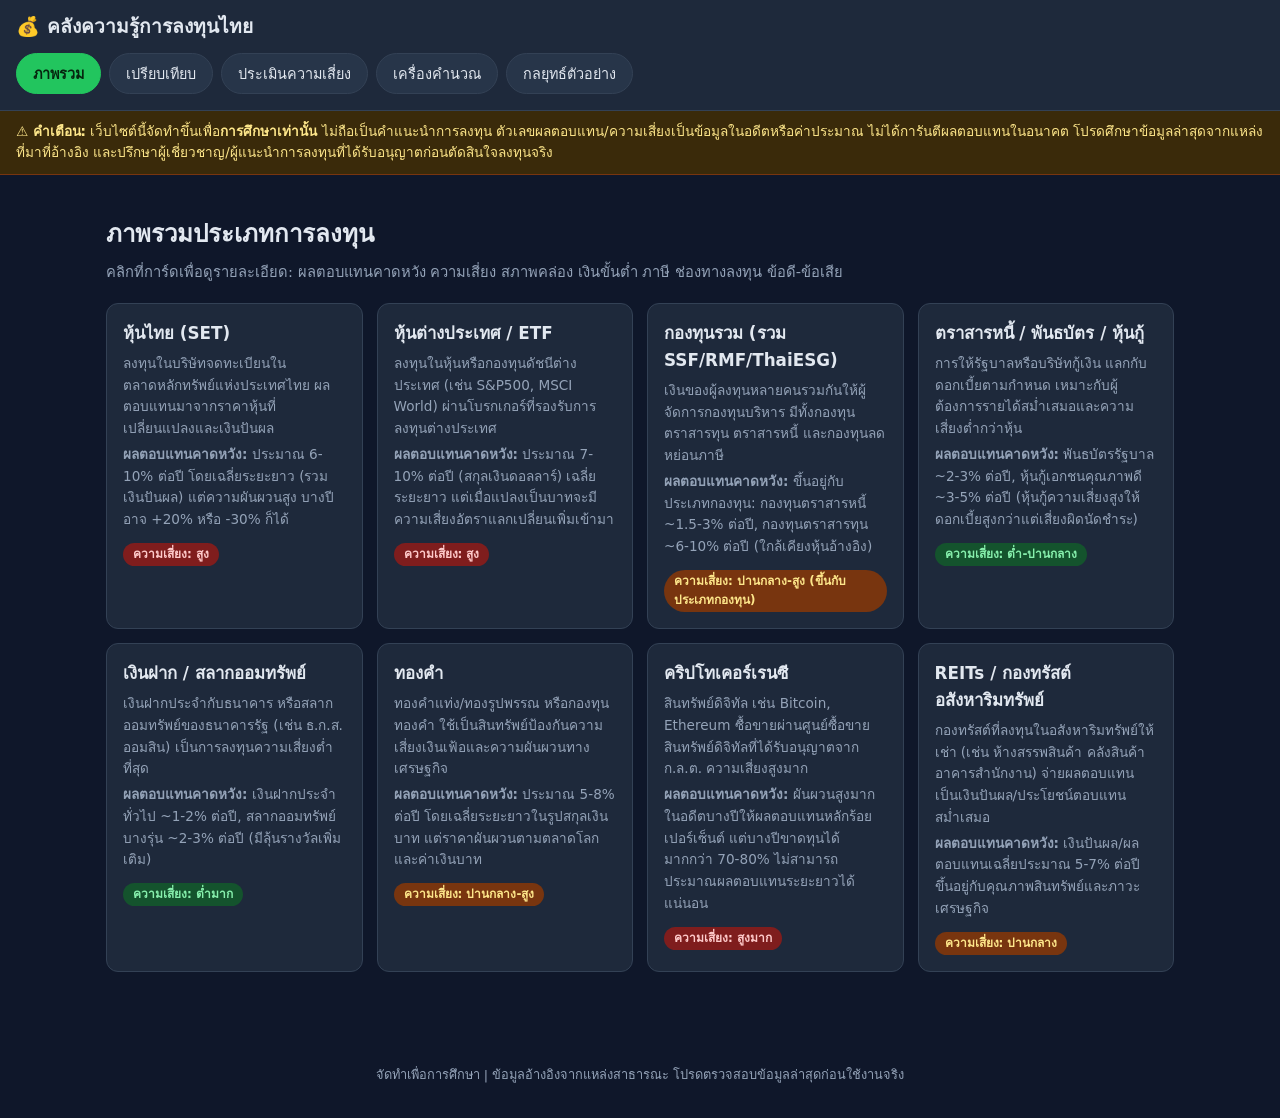
==== workspace/invest-app/index.html @ da4e675b "autopilot: error" ====
<!DOCTYPE html>
<html lang="th">
<head>
<meta charset="UTF-8">
<meta name="viewport" content="width=device-width, initial-scale=1.0">
<title>คลังความรู้การลงทุนไทย — รวบรวมข้อมูล + ตัวช่วยวางกลยุทธ์</title>
<link rel="stylesheet" href="style.css">
</head>
<body>
<header class="site-header">
  <div class="brand">💰 คลังความรู้การลงทุนไทย</div>
  <nav class="tabs" id="tabs">
    <button class="tab-btn active" data-tab="overview">ภาพรวม</button>
    <button class="tab-btn" data-tab="compare">เปรียบเทียบ</button>
    <button class="tab-btn" data-tab="risk">ประเมินความเสี่ยง</button>
    <button class="tab-btn" data-tab="calc">เครื่องคำนวณ</button>
    <button class="tab-btn" data-tab="strategies">กลยุทธ์ตัวอย่าง</button>
  </nav>
</header>

<div class="disclaimer">
  ⚠️ <strong>คำเตือน:</strong> เว็บไซต์นี้จัดทำขึ้นเพื่อ<strong>การศึกษาเท่านั้น</strong> ไม่ถือเป็นคำแนะนำการลงทุน
  ตัวเลขผลตอบแทน/ความเสี่ยงเป็นข้อมูลในอดีตหรือค่าประมาณ ไม่ได้การันตีผลตอบแทนในอนาคต
  โปรดศึกษาข้อมูลล่าสุดจากแหล่งที่มาที่อ้างอิง และปรึกษาผู้เชี่ยวชาญ/ผู้แนะนำการลงทุนที่ได้รับอนุญาตก่อนตัดสินใจลงทุนจริง
</div>

<main id="app">

  <section id="tab-overview" class="tab-panel active">
    <h1>ภาพรวมประเภทการลงทุน</h1>
    <p class="sub">คลิกที่การ์ดเพื่อดูรายละเอียด: ผลตอบแทนคาดหวัง ความเสี่ยง สภาพคล่อง เงินขั้นต่ำ ภาษี ช่องทางลงทุน ข้อดี-ข้อเสีย</p>
    <div id="cards" class="card-grid"></div>
  </section>

  <section id="tab-compare" class="tab-panel">
    <h1>เปรียบเทียบประเภทการลงทุน</h1>
    <div class="chart-wrap">
      <h3>ความเสี่ยง vs ผลตอบแทนคาดหวัง (โดยประมาณ)</h3>
      <canvas id="riskReturnChart" width="800" height="420"></canvas>
    </div>
    <div class="table-wrap">
      <table id="compareTable">
        <thead>
          <tr>
            <th>ประเภท</th><th>ผลตอบแทนคาดหวัง</th><th>ความเสี่ยง</th><th>สภาพคล่อง</th><th>เงินขั้นต่ำ</th><th>สิทธิภาษี</th>
          </tr>
        </thead>
        <tbody></tbody>
      </table>
    </div>
  </section>

  <section id="tab-risk" class="tab-panel">
    <h1>แบบประเมินความเสี่ยงที่รับได้ &amp; สัดส่วนพอร์ตที่แนะนำ</h1>
    <form id="riskForm" class="quiz"></form>
    <div id="riskResult" class="result-box hidden"></div>
  </section>

  <section id="tab-calc" class="tab-panel">
    <h1>เครื่องคำนวณการลงทุน</h1>

    <div class="calc-card">
      <h2>1) DCA (ลงทุนสม่ำเสมอทุกเดือน)</h2>
      <div class="calc-grid">
        <label>เงินลงทุนต่อเดือน (บาท)
          <input type="number" id="dcaMonthly" value="5000" min="0" step="100">
        </label>
        <label>ผลตอบแทนคาดหวังต่อปี (%)
          <input type="number" id="dcaReturn" value="8" min="-50" max="100" step="0.1">
        </label>
        <label>ระยะเวลา (ปี)
          <input type="number" id="dcaYears" value="10" min="1" max="60" step="1">
        </label>
      </div>
      <button type="button" id="dcaBtn" class="btn-primary">คำนวณ</button>
      <div id="dcaResult" class="result-box hidden"></div>
    </div>

    <div class="calc-card">
      <h2>2) ดอกเบี้ยทบต้น (เงินก้อนเดียว)</h2>
      <div class="calc-grid">
        <label>เงินต้น (บาท)
          <input type="number" id="ciPrincipal" value="100000" min="0" step="1000">
        </label>
        <label>ผลตอบแทนต่อปี (%)
          <input type="number" id="ciReturn" value="8" min="-50" max="100" step="0.1">
        </label>
        <label>ระยะเวลา (ปี)
          <input type="number" id="ciYears" value="10" min="1" max="60" step="1">
        </label>
        <label>ทบต้นกี่ครั้งต่อปี
          <select id="ciFreq">
            <option value="1">ปีละ 1 ครั้ง</option>
            <option value="12" selected>รายเดือน (12)</option>
            <option value="365">รายวัน (365)</option>
          </select>
        </label>
      </div>
      <button type="button" id="ciBtn" class="btn-primary">คำนวณ</button>
      <div id="ciResult" class="result-box hidden"></div>
    </div>

    <div class="calc-card">
      <h2>3) เป้าหมายเกษียณ / เป้าหมายเงินก้อน</h2>
      <div class="calc-grid">
        <label>เงินเป้าหมายที่ต้องการ (บาท)
          <input type="number" id="goalTarget" value="3000000" min="0" step="10000">
        </label>
        <label>เงินก้อนที่มีอยู่แล้ว (บาท)
          <input type="number" id="goalStart" value="0" min="0" step="1000">
        </label>
        <label>ผลตอบแทนคาดหวังต่อปี (%)
          <input type="number" id="goalReturn" value="8" min="-50" max="100" step="0.1">
        </label>
        <label>ระยะเวลา (ปี)
          <input type="number" id="goalYears" value="15" min="1" max="60" step="1">
        </label>
      </div>
      <button type="button" id="goalBtn" class="btn-primary">คำนวณเงินที่ต้องลงทุนต่อเดือน</button>
      <div id="goalResult" class="result-box hidden"></div>
    </div>
  </section>

  <section id="tab-strategies" class="tab-panel">
    <h1>กลยุทธ์การลงทุนตัวอย่าง 3 แบบ</h1>
    <p class="sub">ตัวอย่างเพื่อการศึกษา ไม่ใช่คำแนะนำเฉพาะบุคคล ควรปรับตามสถานการณ์และความเสี่ยงที่รับได้ของตนเอง</p>
    <div id="strategies" class="strategy-grid"></div>
  </section>

</main>

<div id="detailModal" class="modal hidden">
  <div class="modal-content">
    <button class="modal-close" id="modalClose">✕</button>
    <div id="modalBody"></div>
  </div>
</div>

<footer class="site-footer">
  <p>จัดทำเพื่อการศึกษา | ข้อมูลอ้างอิงจากแหล่งสาธารณะ โปรดตรวจสอบข้อมูลล่าสุดก่อนใช้งานจริง</p>
</footer>

<script src="app.js"></script>
</body>
</html>
---- workspace/invest-app/style.css ----
:root {
  --bg: #0f172a;
  --panel: #1e293b;
  --panel-light: #273549;
  --accent: #22c55e;
  --accent2: #38bdf8;
  --warn: #f59e0b;
  --danger: #ef4444;
  --text: #e2e8f0;
  --text-dim: #94a3b8;
  --border: #334155;
}

* { box-sizing: border-box; }

body {
  margin: 0;
  font-family: "Noto Sans Thai", "Segoe UI", system-ui, -apple-system, sans-serif;
  background: var(--bg);
  color: var(--text);
  line-height: 1.6;
}

.site-header {
  position: sticky;
  top: 0;
  z-index: 10;
  background: var(--panel);
  border-bottom: 1px solid var(--border);
  padding: 12px 16px;
}

.brand {
  font-size: 1.2rem;
  font-weight: 700;
  margin-bottom: 10px;
}

.tabs {
  display: flex;
  gap: 8px;
  overflow-x: auto;
  padding-bottom: 4px;
}

.tab-btn {
  flex: 0 0 auto;
  background: var(--panel-light);
  color: var(--text);
  border: 1px solid var(--border);
  border-radius: 999px;
  padding: 8px 16px;
  font-size: 0.9rem;
  cursor: pointer;
  white-space: nowrap;
}

.tab-btn.active {
  background: var(--accent);
  color: #06250f;
  border-color: var(--accent);
  font-weight: 700;
}

.disclaimer {
  background: #3a2a0a;
  color: #fde68a;
  border-bottom: 1px solid #78350f;
  padding: 10px 16px;
  font-size: 0.85rem;
}

main#app {
  max-width: 1100px;
  margin: 0 auto;
  padding: 20px 16px 60px;
}

.tab-panel { display: none; }
.tab-panel.active { display: block; }

h1 { font-size: 1.5rem; margin-bottom: 6px; }
h2 { font-size: 1.15rem; }
.sub { color: var(--text-dim); margin-top: 0; margin-bottom: 20px; font-size: 0.92rem; }

.card-grid {
  display: grid;
  grid-template-columns: repeat(auto-fill, minmax(240px, 1fr));
  gap: 14px;
}

.inv-card {
  background: var(--panel);
  border: 1px solid var(--border);
  border-radius: 12px;
  padding: 16px;
  cursor: pointer;
  transition: transform .12s, border-color .12s;
}
.inv-card:hover { transform: translateY(-2px); border-color: var(--accent2); }
.inv-card h3 { margin: 0 0 6px; font-size: 1.05rem; }
.inv-card p { margin: 4px 0; font-size: 0.85rem; color: var(--text-dim); }
.badge {
  display: inline-block;
  font-size: 0.75rem;
  padding: 2px 10px;
  border-radius: 999px;
  margin-top: 8px;
  font-weight: 600;
}
.risk-1, .risk-2 { background: #14532d; color: #86efac; }
.risk-3 { background: #78350f; color: #fde68a; }
.risk-4, .risk-5 { background: #7f1d1d; color: #fecaca; }

.table-wrap { overflow-x: auto; margin-top: 24px; }
table { width: 100%; border-collapse: collapse; font-size: 0.88rem; }
th, td { border: 1px solid var(--border); padding: 8px 10px; text-align: left; vertical-align: top; }
th { background: var(--panel-light); }
tbody tr:nth-child(even) { background: rgba(255,255,255,0.02); }

.chart-wrap { background: var(--panel); border: 1px solid var(--border); border-radius: 12px; padding: 16px; }
.chart-wrap h3 { margin-top: 0; font-size: 1rem; color: var(--text-dim); }
canvas { max-width: 100%; height: auto; background: #0b1220; border-radius: 8px; }

.quiz { background: var(--panel); border: 1px solid var(--border); border-radius: 12px; padding: 18px; display: flex; flex-direction: column; gap: 18px; }
.quiz-q { display: flex; flex-direction: column; gap: 8px; }
.quiz-q > span.q-title { font-weight: 600; }
.quiz-q label { display: flex; align-items: center; gap: 8px; font-size: 0.92rem; cursor: pointer; }

.btn-primary {
  background: var(--accent);
  color: #06250f;
  border: none;
  border-radius: 8px;
  padding: 10px 20px;
  font-size: 0.95rem;
  font-weight: 700;
  cursor: pointer;
  margin-top: 10px;
}
.btn-primary:hover { background: #16a34a; }

.result-box {
  margin-top: 16px;
  background: var(--panel-light);
  border: 1px solid var(--accent2);
  border-radius: 10px;
  padding: 16px;
}
.hidden { display: none !important; }

.calc-card {
  background: var(--panel);
  border: 1px solid var(--border);
  border-radius: 12px;
  padding: 18px;
  margin-bottom: 20px;
}
.calc-grid {
  display: grid;
  grid-template-columns: repeat(auto-fit, minmax(180px, 1fr));
  gap: 12px;
  margin: 12px 0;
}
.calc-grid label { display: flex; flex-direction: column; font-size: 0.85rem; color: var(--text-dim); gap: 4px; }
input, select {
  background: #0b1220;
  color: var(--text);
  border: 1px solid var(--border);
  border-radius: 6px;
  padding: 8px 10px;
  font-size: 0.95rem;
}

.alloc-bars { display: flex; flex-direction: column; gap: 8px; margin-top: 10px; }
.alloc-row { display: flex; align-items: center; gap: 10px; font-size: 0.85rem; }
.alloc-row .label { width: 140px; flex: 0 0 140px; }
.alloc-row .bar-bg { flex: 1; background: #0b1220; border-radius: 6px; overflow: hidden; height: 18px; }
.alloc-row .bar-fill { height: 100%; background: var(--accent2); }
.alloc-row .pct { width: 44px; text-align: right; }

.strategy-grid { display: grid; grid-template-columns: repeat(auto-fit, minmax(280px, 1fr)); gap: 16px; }
.strategy-card { background: var(--panel); border: 1px solid var(--border); border-radius: 12px; padding: 18px; }
.strategy-card h2 { margin-top: 0; }
.strategy-card ul { padding-left: 20px; font-size: 0.9rem; }

.modal {
  position: fixed; inset: 0; background: rgba(0,0,0,0.6);
  display: flex; align-items: center; justify-content: center; padding: 16px; z-index: 50;
}
.modal.hidden { display: none; }
.modal-content {
  background: var(--panel); border: 1px solid var(--border); border-radius: 12px;
  max-width: 600px; width: 100%; max-height: 85vh; overflow-y: auto; padding: 24px; position: relative;
}
.modal-close {
  position: absolute; top: 12px; right: 12px; background: var(--panel-light); border: 1px solid var(--border);
  color: var(--text); border-radius: 50%; width: 32px; height: 32px; cursor: pointer; font-size: 1rem;
}
.modal-content h2 { margin-top: 0; }
.modal-content .source-note { font-size: 0.78rem; color: var(--text-dim); margin-top: 16px; border-top: 1px solid var(--border); padding-top: 10px; }

.site-footer { text-align: center; padding: 20px; color: var(--text-dim); font-size: 0.8rem; }

@media (max-width: 600px) {
  .brand { font-size: 1.05rem; }
  h1 { font-size: 1.25rem; }
  th, td { font-size: 0.78rem; padding: 6px; }
  .alloc-row .label { width: 100px; flex: 0 0 100px; }
}
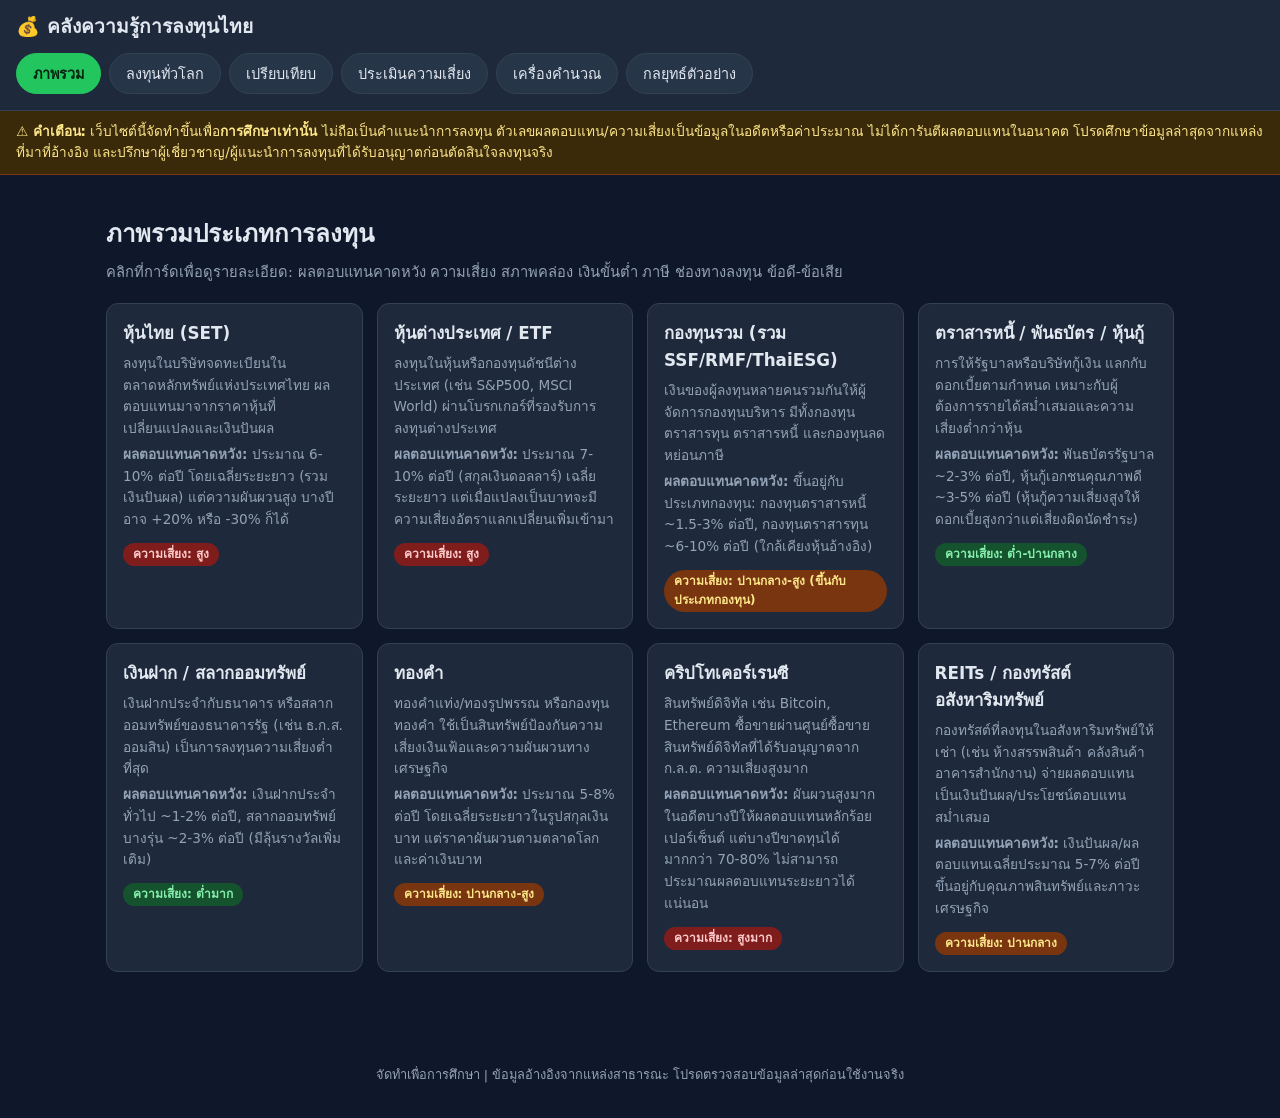
==== commit da5c1e92: "autopilot: รวบรวมการลงทุนทั่วโลก และมีเครื่องมือทำกำไรแบบครบค" ====
--- a/workspace/invest-app/index.html
+++ b/workspace/invest-app/index.html
@@ -11,6 +11,7 @@
   <div class="brand">💰 คลังความรู้การลงทุนไทย</div>
   <nav class="tabs" id="tabs">
     <button class="tab-btn active" data-tab="overview">ภาพรวม</button>
+    <button class="tab-btn" data-tab="global">ลงทุนทั่วโลก</button>
     <button class="tab-btn" data-tab="compare">เปรียบเทียบ</button>
     <button class="tab-btn" data-tab="risk">ประเมินความเสี่ยง</button>
     <button class="tab-btn" data-tab="calc">เครื่องคำนวณ</button>
@@ -32,11 +33,18 @@
     <div id="cards" class="card-grid"></div>
   </section>
 
+  <section id="tab-global" class="tab-panel">
+    <h1>ลงทุนทั่วโลก</h1>
+    <p class="sub">รวบรวมสินทรัพย์ลงทุนต่างประเทศแยกตามภูมิภาค/ประเภท สำหรับผู้ที่ต้องการกระจายความเสี่ยงออกจากตลาดไทย คลิกที่การ์ดเพื่อดูรายละเอียด</p>
+    <div id="globalCards" class="card-grid"></div>
+  </section>
+
   <section id="tab-compare" class="tab-panel">
     <h1>เปรียบเทียบประเภทการลงทุน</h1>
+    <p class="sub">รวมทั้งการลงทุนในไทยและต่างประเทศ</p>
     <div class="chart-wrap">
       <h3>ความเสี่ยง vs ผลตอบแทนคาดหวัง (โดยประมาณ)</h3>
-      <canvas id="riskReturnChart" width="800" height="420"></canvas>
+      <canvas id="riskReturnChart" width="800" height="460"></canvas>
     </div>
     <div class="table-wrap">
       <table id="compareTable">
@@ -119,6 +127,108 @@
       <button type="button" id="goalBtn" class="btn-primary">คำนวณเงินที่ต้องลงทุนต่อเดือน</button>
       <div id="goalResult" class="result-box hidden"></div>
     </div>
+
+    <div class="calc-card">
+      <h2>4) กำไร/ขาดทุนจากการซื้อขาย (รวมค่าธรรมเนียม)</h2>
+      <div class="calc-grid">
+        <label>ราคาซื้อต่อหน่วย
+          <input type="number" id="tradeBuyPrice" value="100" min="0" step="0.01">
+        </label>
+        <label>ราคาขายต่อหน่วย
+          <input type="number" id="tradeSellPrice" value="110" min="0" step="0.01">
+        </label>
+        <label>จำนวนหน่วย
+          <input type="number" id="tradeQty" value="100" min="0" step="1">
+        </label>
+        <label>ค่าธรรมเนียมซื้อ+ขายรวม (%)
+          <input type="number" id="tradeFeePct" value="0.2" min="0" max="20" step="0.01">
+        </label>
+      </div>
+      <button type="button" id="tradeBtn" class="btn-primary">คำนวณกำไร/ขาดทุน</button>
+      <div id="tradeResult" class="result-box hidden"></div>
+    </div>
+
+    <div class="calc-card">
+      <h2>5) Position Sizing (ขนาดการลงทุนตามความเสี่ยงที่รับได้)</h2>
+      <div class="calc-grid">
+        <label>เงินทุนทั้งหมด (บาท)
+          <input type="number" id="posCapital" value="100000" min="0" step="1000">
+        </label>
+        <label>ความเสี่ยงที่รับได้ต่อครั้ง (%)
+          <input type="number" id="posRiskPct" value="1" min="0.1" max="100" step="0.1">
+        </label>
+        <label>ราคาเข้าซื้อต่อหน่วย
+          <input type="number" id="posEntry" value="50" min="0" step="0.01">
+        </label>
+        <label>ราคาตัดขาดทุน (Stop Loss) ต่อหน่วย
+          <input type="number" id="posStop" value="45" min="0" step="0.01">
+        </label>
+      </div>
+      <button type="button" id="posBtn" class="btn-primary">คำนวณจำนวนหน่วยที่ควรซื้อ</button>
+      <div id="posResult" class="result-box hidden"></div>
+    </div>
+
+    <div class="calc-card">
+      <h2>6) ผลตอบแทนเงินปันผล (Dividend Yield)</h2>
+      <div class="calc-grid">
+        <label>ราคาต่อหน่วยที่ซื้อ
+          <input type="number" id="divPrice" value="50" min="0" step="0.01">
+        </label>
+        <label>เงินปันผลรวมต่อปีต่อหน่วย
+          <input type="number" id="divPerShare" value="2" min="0" step="0.01">
+        </label>
+        <label>จำนวนหน่วยที่ถือ
+          <input type="number" id="divQty" value="1000" min="0" step="1">
+        </label>
+      </div>
+      <button type="button" id="divBtn" class="btn-primary">คำนวณผลตอบแทนปันผล</button>
+      <div id="divResult" class="result-box hidden"></div>
+    </div>
+
+    <div class="calc-card">
+      <h2>7) แปลงสกุลเงิน (โดยประมาณ สำหรับลงทุนต่างประเทศ)</h2>
+      <div class="calc-grid">
+        <label>จำนวนเงิน
+          <input type="number" id="fxAmount" value="10000" min="0" step="100">
+        </label>
+        <label>จาก
+          <select id="fxFrom">
+            <option value="THB">บาท (THB)</option>
+            <option value="USD">ดอลลาร์สหรัฐ (USD)</option>
+            <option value="EUR">ยูโร (EUR)</option>
+            <option value="JPY">เยนญี่ปุ่น (JPY)</option>
+          </select>
+        </label>
+        <label>เป็น
+          <select id="fxTo">
+            <option value="USD">ดอลลาร์สหรัฐ (USD)</option>
+            <option value="THB">บาท (THB)</option>
+            <option value="EUR">ยูโร (EUR)</option>
+            <option value="JPY">เยนญี่ปุ่น (JPY)</option>
+          </select>
+        </label>
+      </div>
+      <button type="button" id="fxBtn" class="btn-primary">แปลงสกุลเงิน</button>
+      <div id="fxResult" class="result-box hidden"></div>
+      <p class="source-note">⚠️ ใช้อัตราแลกเปลี่ยนโดยประมาณคงที่เพื่อการศึกษาเท่านั้น อัตราจริงเปลี่ยนแปลงทุกวัน โปรดตรวจสอบอัตราล่าสุดก่อนทำธุรกรรมจริง</p>
+    </div>
+
+    <div class="calc-card">
+      <h2>8) เงินเฟ้อกัดกร่อนมูลค่าเงิน (Inflation Impact)</h2>
+      <div class="calc-grid">
+        <label>มูลค่าเงินปัจจุบัน (บาท)
+          <input type="number" id="infAmount" value="100000" min="0" step="1000">
+        </label>
+        <label>อัตราเงินเฟ้อเฉลี่ยต่อปี (%)
+          <input type="number" id="infRate" value="3" min="0" max="50" step="0.1">
+        </label>
+        <label>ระยะเวลา (ปี)
+          <input type="number" id="infYears" value="10" min="1" max="60" step="1">
+        </label>
+      </div>
+      <button type="button" id="infBtn" class="btn-primary">คำนวณมูลค่าที่แท้จริง</button>
+      <div id="infResult" class="result-box hidden"></div>
+    </div>
   </section>
 
   <section id="tab-strategies" class="tab-panel">
--- a/workspace/invest-app/style.css
+++ b/workspace/invest-app/style.css
@@ -99,6 +99,17 @@
 }
 .inv-card:hover { transform: translateY(-2px); border-color: var(--accent2); }
 .inv-card h3 { margin: 0 0 6px; font-size: 1.05rem; }
+.region-tag {
+  display: inline-block;
+  font-size: 0.72rem;
+  color: var(--accent2);
+  background: rgba(56, 189, 248, 0.12);
+  border: 1px solid rgba(56, 189, 248, 0.35);
+  border-radius: 999px;
+  padding: 2px 10px;
+  margin-bottom: 8px;
+}
+.modal-content .region-tag { margin-bottom: 4px; }
 .inv-card p { margin: 4px 0; font-size: 0.85rem; color: var(--text-dim); }
 .badge {
   display: inline-block;
